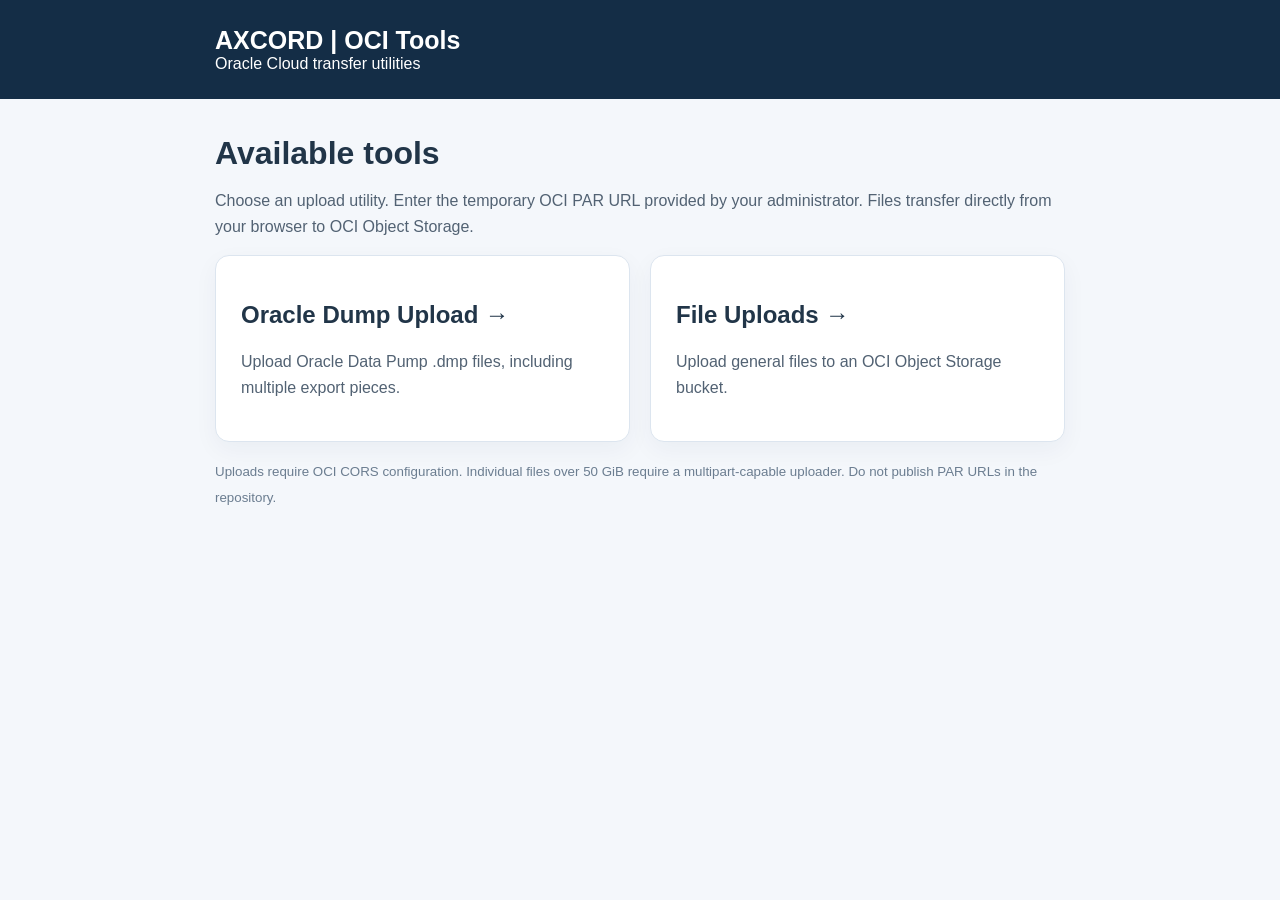
==== index.html @ 48725785 "Initial commit" ====
<!doctype html><html lang="en"><head><meta charset="utf-8"><meta name="viewport" content="width=device-width,initial-scale=1"><title>Axcord | OCI Tools</title><style>body{margin:0;background:#f4f7fb;font:16px 'Segoe UI',Arial;color:#213548}header{background:#142d46;color:white;padding:26px max(24px,calc((100vw - 850px)/2))}main{max-width:850px;margin:36px auto;padding:0 20px}h1{margin:0 0 8px}p{line-height:1.6;color:#526273}.grid{display:grid;grid-template-columns:repeat(auto-fit,minmax(260px,1fr));gap:20px}a.card{display:block;text-decoration:none;color:inherit;background:white;border:1px solid #dce5ef;border-radius:14px;padding:25px;box-shadow:0 8px 25px #17344d0c}a.card:hover{border-color:#1661a4}small{color:#6b7d90}</style></head><body><header><strong style="font-size:25px">AXCORD | OCI Tools</strong><div>Oracle Cloud transfer utilities</div></header><main><h1>Available tools</h1><p>Choose an upload utility. Enter the temporary OCI PAR URL provided by your administrator. Files transfer directly from your browser to OCI Object Storage.</p><div class="grid"><a class="card" href="dump-upload/"><h2>Oracle Dump Upload →</h2><p>Upload Oracle Data Pump .dmp files, including multiple export pieces.</p></a><a class="card" href="file-uploads/"><h2>File Uploads →</h2><p>Upload general files to an OCI Object Storage bucket.</p></a></div><p><small>Uploads require OCI CORS configuration. Individual files over 50 GiB require a multipart-capable uploader. Do not publish PAR URLs in the repository.</small></p></main></body></html>
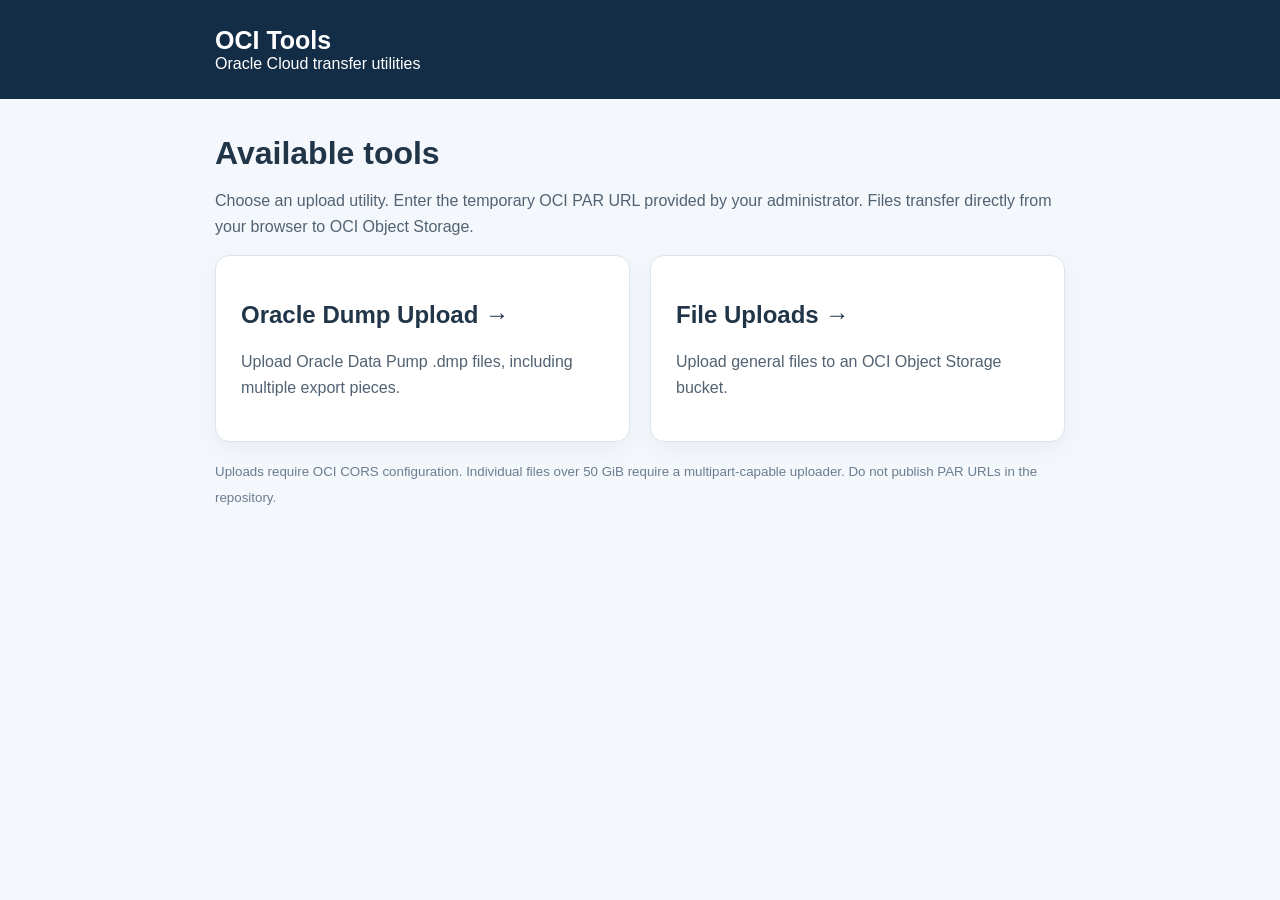
==== commit c434cc47: "Remove Axcord branding" ====
--- a/index.html
+++ b/index.html
@@ -1 +1 @@
-<!doctype html><html lang="en"><head><meta charset="utf-8"><meta name="viewport" content="width=device-width,initial-scale=1"><title>Axcord | OCI Tools</title><style>body{margin:0;background:#f4f7fb;font:16px 'Segoe UI',Arial;color:#213548}header{background:#142d46;color:white;padding:26px max(24px,calc((100vw - 850px)/2))}main{max-width:850px;margin:36px auto;padding:0 20px}h1{margin:0 0 8px}p{line-height:1.6;color:#526273}.grid{display:grid;grid-template-columns:repeat(auto-fit,minmax(260px,1fr));gap:20px}a.card{display:block;text-decoration:none;color:inherit;background:white;border:1px solid #dce5ef;border-radius:14px;padding:25px;box-shadow:0 8px 25px #17344d0c}a.card:hover{border-color:#1661a4}small{color:#6b7d90}</style></head><body><header><strong style="font-size:25px">AXCORD | OCI Tools</strong><div>Oracle Cloud transfer utilities</div></header><main><h1>Available tools</h1><p>Choose an upload utility. Enter the temporary OCI PAR URL provided by your administrator. Files transfer directly from your browser to OCI Object Storage.</p><div class="grid"><a class="card" href="dump-upload/"><h2>Oracle Dump Upload →</h2><p>Upload Oracle Data Pump .dmp files, including multiple export pieces.</p></a><a class="card" href="file-uploads/"><h2>File Uploads →</h2><p>Upload general files to an OCI Object Storage bucket.</p></a></div><p><small>Uploads require OCI CORS configuration. Individual files over 50 GiB require a multipart-capable uploader. Do not publish PAR URLs in the repository.</small></p></main></body></html>
+<!doctype html><html lang="en"><head><meta charset="utf-8"><meta name="viewport" content="width=device-width,initial-scale=1"><title>OCI Tools</title><style>body{margin:0;background:#f4f7fb;font:16px 'Segoe UI',Arial;color:#213548}header{background:#142d46;color:white;padding:26px max(24px,calc((100vw - 850px)/2))}main{max-width:850px;margin:36px auto;padding:0 20px}h1{margin:0 0 8px}p{line-height:1.6;color:#526273}.grid{display:grid;grid-template-columns:repeat(auto-fit,minmax(260px,1fr));gap:20px}a.card{display:block;text-decoration:none;color:inherit;background:white;border:1px solid #dce5ef;border-radius:14px;padding:25px;box-shadow:0 8px 25px #17344d0c}a.card:hover{border-color:#1661a4}small{color:#6b7d90}</style></head><body><header><strong style="font-size:25px">OCI Tools</strong><div>Oracle Cloud transfer utilities</div></header><main><h1>Available tools</h1><p>Choose an upload utility. Enter the temporary OCI PAR URL provided by your administrator. Files transfer directly from your browser to OCI Object Storage.</p><div class="grid"><a class="card" href="dump-upload/"><h2>Oracle Dump Upload →</h2><p>Upload Oracle Data Pump .dmp files, including multiple export pieces.</p></a><a class="card" href="file-uploads/"><h2>File Uploads →</h2><p>Upload general files to an OCI Object Storage bucket.</p></a></div><p><small>Uploads require OCI CORS configuration. Individual files over 50 GiB require a multipart-capable uploader. Do not publish PAR URLs in the repository.</small></p></main></body></html>
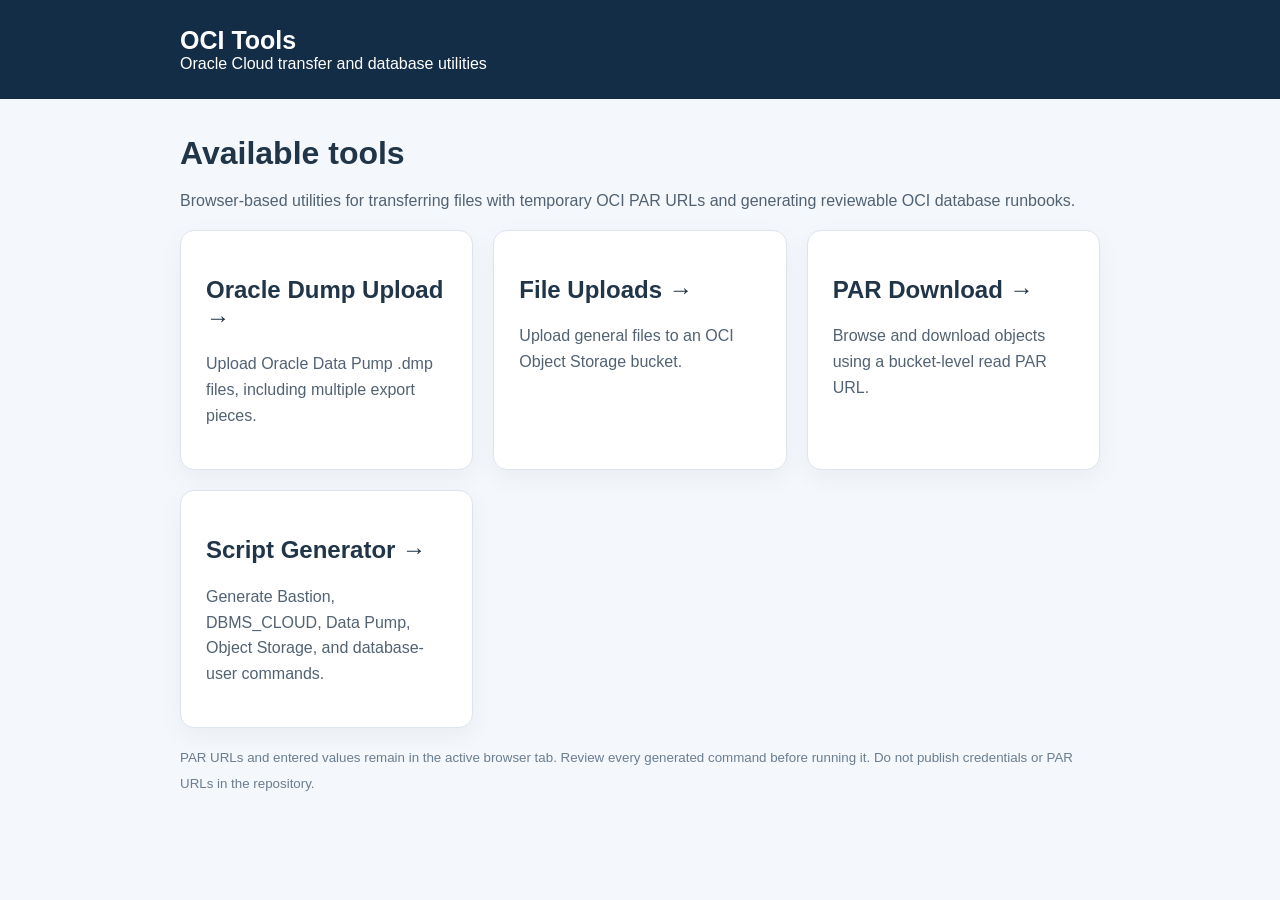
==== commit 73618758: "Add OCI download and script generator tools" ====
--- a/index.html
+++ b/index.html
@@ -1 +1 @@
-<!doctype html><html lang="en"><head><meta charset="utf-8"><meta name="viewport" content="width=device-width,initial-scale=1"><title>OCI Tools</title><style>body{margin:0;background:#f4f7fb;font:16px 'Segoe UI',Arial;color:#213548}header{background:#142d46;color:white;padding:26px max(24px,calc((100vw - 850px)/2))}main{max-width:850px;margin:36px auto;padding:0 20px}h1{margin:0 0 8px}p{line-height:1.6;color:#526273}.grid{display:grid;grid-template-columns:repeat(auto-fit,minmax(260px,1fr));gap:20px}a.card{display:block;text-decoration:none;color:inherit;background:white;border:1px solid #dce5ef;border-radius:14px;padding:25px;box-shadow:0 8px 25px #17344d0c}a.card:hover{border-color:#1661a4}small{color:#6b7d90}</style></head><body><header><strong style="font-size:25px">OCI Tools</strong><div>Oracle Cloud transfer utilities</div></header><main><h1>Available tools</h1><p>Choose an upload utility. Enter the temporary OCI PAR URL provided by your administrator. Files transfer directly from your browser to OCI Object Storage.</p><div class="grid"><a class="card" href="dump-upload/"><h2>Oracle Dump Upload →</h2><p>Upload Oracle Data Pump .dmp files, including multiple export pieces.</p></a><a class="card" href="file-uploads/"><h2>File Uploads →</h2><p>Upload general files to an OCI Object Storage bucket.</p></a></div><p><small>Uploads require OCI CORS configuration. Individual files over 50 GiB require a multipart-capable uploader. Do not publish PAR URLs in the repository.</small></p></main></body></html>
+<!doctype html><html lang="en"><head><meta charset="utf-8"><meta name="viewport" content="width=device-width,initial-scale=1"><title>OCI Tools</title><style>body{margin:0;background:#f4f7fb;font:16px 'Segoe UI',Arial;color:#213548}header{background:#142d46;color:white;padding:26px max(24px,calc((100vw - 920px)/2))}main{max-width:920px;margin:36px auto;padding:0 20px}h1{margin:0 0 8px}p{line-height:1.6;color:#526273}.grid{display:grid;grid-template-columns:repeat(auto-fit,minmax(280px,1fr));gap:20px}a.card{display:block;text-decoration:none;color:inherit;background:white;border:1px solid #dce5ef;border-radius:14px;padding:25px;box-shadow:0 8px 25px #17344d0c}a.card:hover{border-color:#1661a4}small{color:#6b7d90}</style></head><body><header><strong style="font-size:25px">OCI Tools</strong><div>Oracle Cloud transfer and database utilities</div></header><main><h1>Available tools</h1><p>Browser-based utilities for transferring files with temporary OCI PAR URLs and generating reviewable OCI database runbooks.</p><div class="grid"><a class="card" href="dump-upload/"><h2>Oracle Dump Upload →</h2><p>Upload Oracle Data Pump .dmp files, including multiple export pieces.</p></a><a class="card" href="file-uploads/"><h2>File Uploads →</h2><p>Upload general files to an OCI Object Storage bucket.</p></a><a class="card" href="par-download/"><h2>PAR Download →</h2><p>Browse and download objects using a bucket-level read PAR URL.</p></a><a class="card" href="script-generator/"><h2>Script Generator →</h2><p>Generate Bastion, DBMS_CLOUD, Data Pump, Object Storage, and database-user commands.</p></a></div><p><small>PAR URLs and entered values remain in the active browser tab. Review every generated command before running it. Do not publish credentials or PAR URLs in the repository.</small></p></main></body></html>
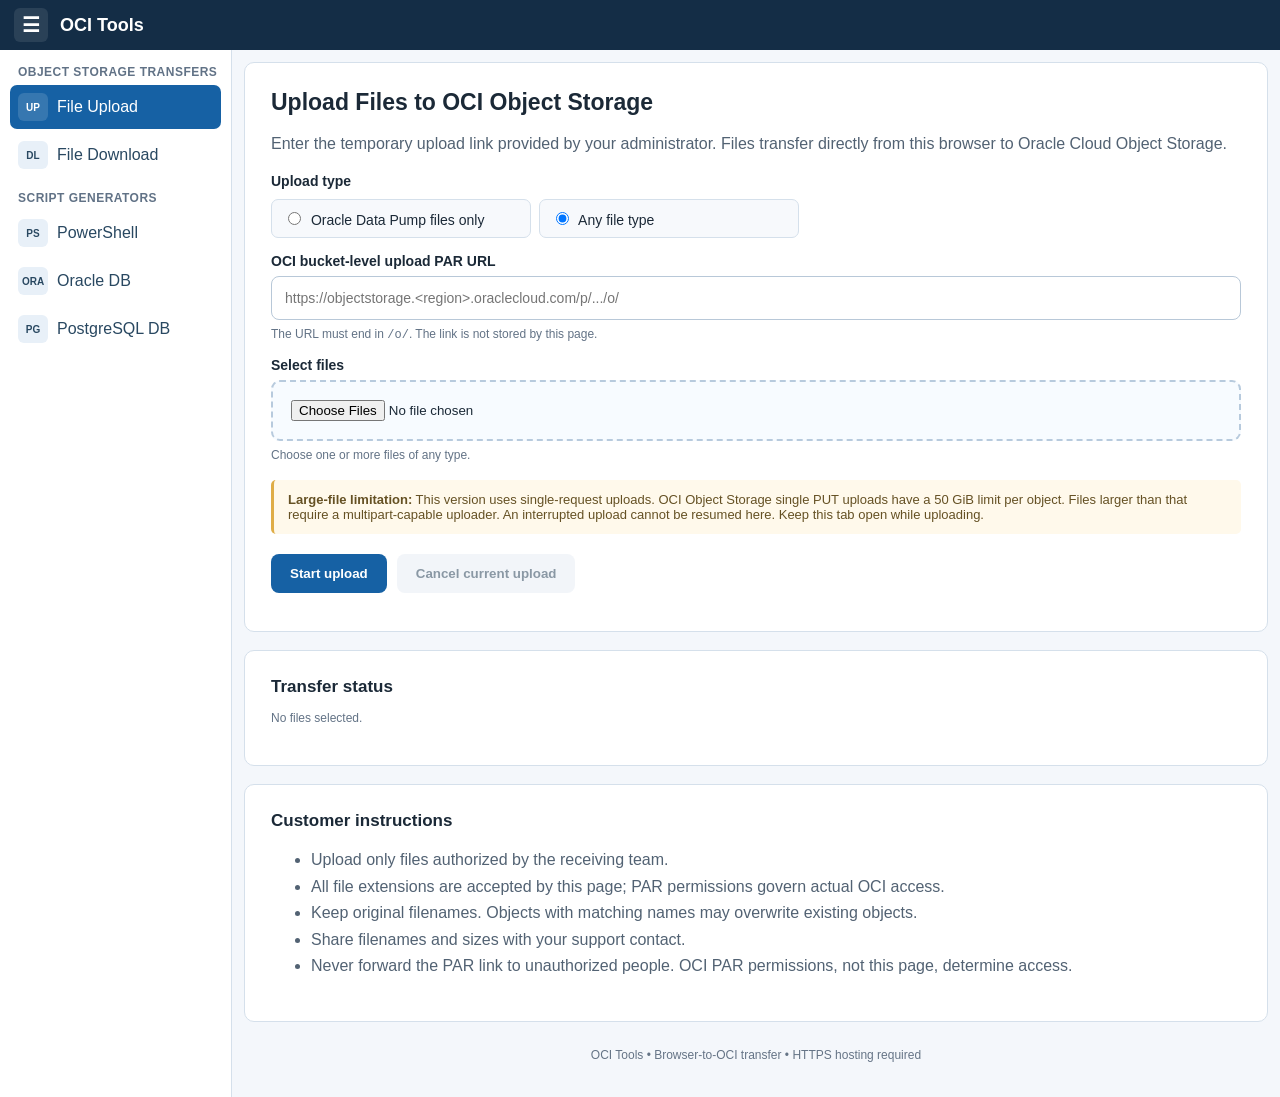
==== commit cbe71587: "Improve OCI tools UI and fix Git publishing script" ====
--- a/index.html
+++ b/index.html
@@ -1 +1,2 @@
-<!doctype html><html lang="en"><head><meta charset="utf-8"><meta name="viewport" content="width=device-width,initial-scale=1"><title>OCI Tools</title><style>body{margin:0;background:#f4f7fb;font:16px 'Segoe UI',Arial;color:#213548}header{background:#142d46;color:white;padding:26px max(24px,calc((100vw - 920px)/2))}main{max-width:920px;margin:36px auto;padding:0 20px}h1{margin:0 0 8px}p{line-height:1.6;color:#526273}.grid{display:grid;grid-template-columns:repeat(auto-fit,minmax(280px,1fr));gap:20px}a.card{display:block;text-decoration:none;color:inherit;background:white;border:1px solid #dce5ef;border-radius:14px;padding:25px;box-shadow:0 8px 25px #17344d0c}a.card:hover{border-color:#1661a4}small{color:#6b7d90}</style></head><body><header><strong style="font-size:25px">OCI Tools</strong><div>Oracle Cloud transfer and database utilities</div></header><main><h1>Available tools</h1><p>Browser-based utilities for transferring files with temporary OCI PAR URLs and generating reviewable OCI database runbooks.</p><div class="grid"><a class="card" href="dump-upload/"><h2>Oracle Dump Upload →</h2><p>Upload Oracle Data Pump .dmp files, including multiple export pieces.</p></a><a class="card" href="file-uploads/"><h2>File Uploads →</h2><p>Upload general files to an OCI Object Storage bucket.</p></a><a class="card" href="par-download/"><h2>PAR Download →</h2><p>Browse and download objects using a bucket-level read PAR URL.</p></a><a class="card" href="script-generator/"><h2>Script Generator →</h2><p>Generate Bastion, DBMS_CLOUD, Data Pump, Object Storage, and database-user commands.</p></a></div><p><small>PAR URLs and entered values remain in the active browser tab. Review every generated command before running it. Do not publish credentials or PAR URLs in the repository.</small></p></main></body></html>
+<!doctype html>
+<html lang="en"><head><meta charset="utf-8"><meta name="viewport" content="width=device-width,initial-scale=1"><title>OCI Tools</title><meta http-equiv="refresh" content="0; url=file-uploads/"><script>location.replace('file-uploads/')</script></head><body><p>Opening <a href="file-uploads/">OCI Tools</a>…</p></body></html>
